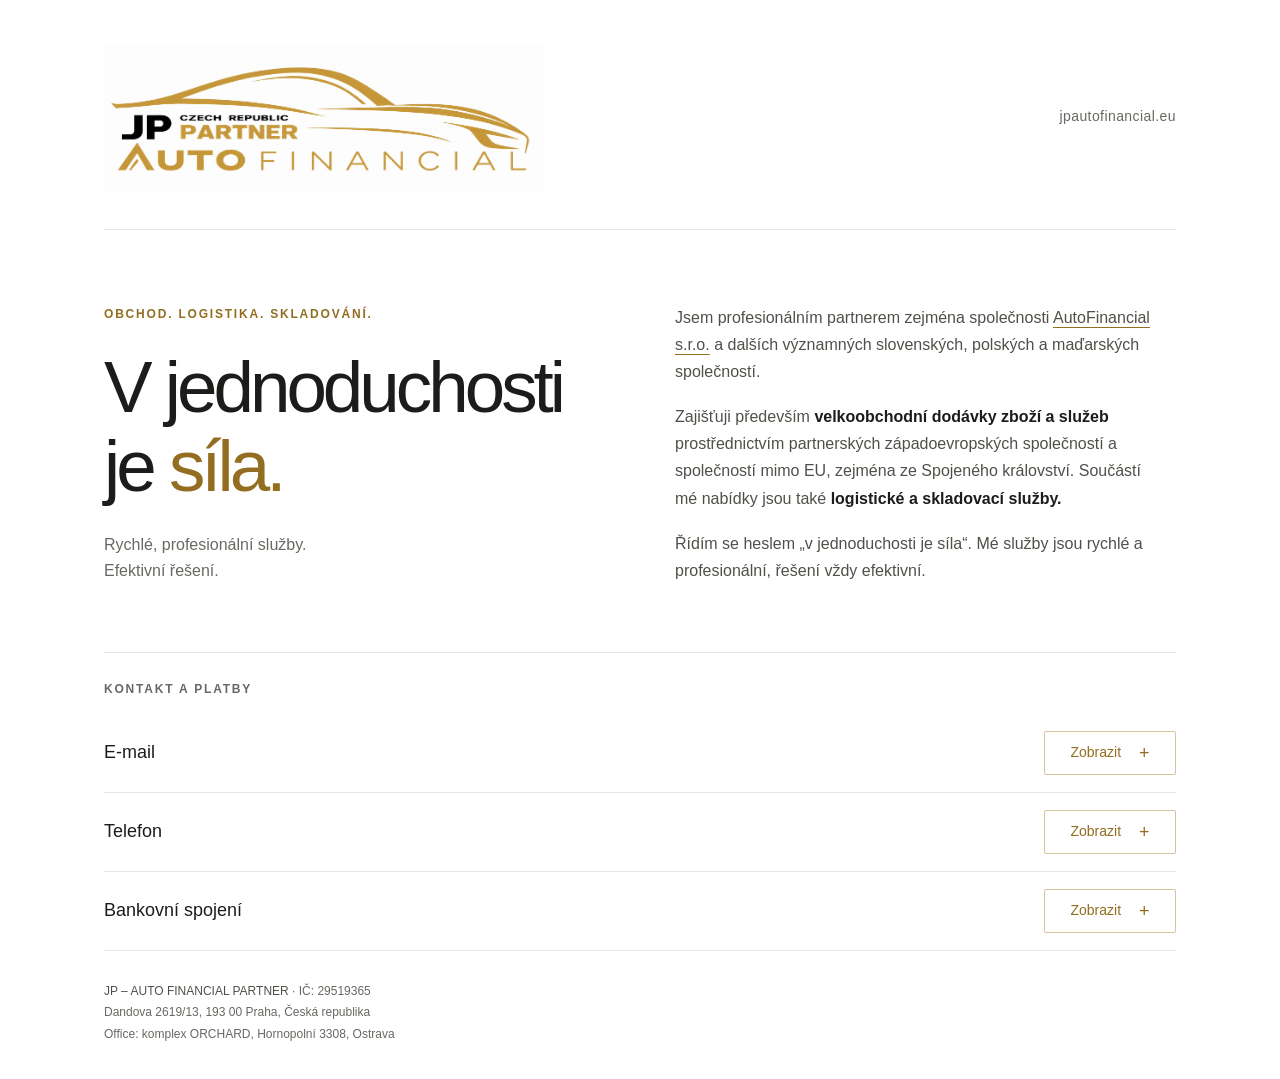
==== index.html @ 72deb8f1 "Add files via upload Nahrání webu" ====
<!doctype html>
<html lang="cs">
<head>
  <meta charset="utf-8">
  <meta name="viewport" content="width=device-width, initial-scale=1">
  <meta name="robots" content="noindex, nofollow, nosnippet, noimageindex">
  <meta name="googlebot" content="noindex, nofollow, nosnippet, noimageindex">
  <meta name="description" content="JP – Auto Financial Partner. Velkoobchodní dodávky zboží a služeb, logistika a skladování.">
  <meta name="theme-color" content="#ffffff">
  <title>JP – Auto Financial Partner</title>
  <link rel="icon" type="image/svg+xml" href="data:image/svg+xml,%3Csvg xmlns='http://www.w3.org/2000/svg' viewBox='0 0 64 64'%3E%3Crect width='64' height='64' rx='12' fill='%23fff'/%3E%3Ctext x='32' y='43' text-anchor='middle' font-family='Arial,sans-serif' font-weight='700' font-size='34' fill='%23936d20'%3EJP%3C/text%3E%3C/svg%3E">
  <link rel="stylesheet" href="assets/style.css">
  <script src="assets/app.js" defer></script>
</head>
<body>
  <div class="page">
    <header class="header">
      <img class="logo" src="assets/logo.png" alt="JP Czech Republic Partner – Auto Financial" width="2048" height="682">
      <span class="domain">jpautofinancial.eu</span>
    </header>

    <main>
      <section class="intro" aria-labelledby="intro-title">
        <div class="intro-heading">
          <p class="eyebrow">Obchod. Logistika. Skladování.</p>
          <h1 id="intro-title">V jednoduchosti<br>je <span>síla.</span></h1>
          <p class="promise">Rychlé, profesionální služby.<br>Efektivní řešení.</p>
        </div>
        <div class="intro-copy">
          <p>Jsem profesionálním partnerem zejména společnosti <a href="https://auto-financial.sk/" target="_blank" rel="noopener noreferrer nofollow">AutoFinancial s.r.o.</a> a dalších významných slovenských, polských a maďarských společností.</p>
          <p>Zajišťuji především <strong>velkoobchodní dodávky zboží a služeb</strong> prostřednictvím partnerských západoevropských společností a společností mimo EU, zejména ze Spojeného království. Součástí mé nabídky jsou také <strong>logistické a skladovací služby.</strong></p>
          <p>Řídím se heslem „v jednoduchosti je síla“. Mé služby jsou rychlé a profesionální, řešení vždy efektivní.</p>
        </div>
      </section>

      <section class="contact" aria-labelledby="contact-title" data-nosnippet>
        <div class="section-heading">
          <h2 id="contact-title">Kontakt a platby</h2>
        </div>
        <div class="disclosure">
          <div class="disclosure-row">
            <h3>E-mail</h3>
            <button class="reveal" type="button" data-section="email" aria-expanded="false" aria-controls="email-details" aria-label="Zobrazit e-mail">Zobrazit <span aria-hidden="true">+</span></button>
          </div>
          <div class="details" id="email-details" role="region" aria-label="E-mail" hidden></div>
        </div>
        <div class="disclosure">
          <div class="disclosure-row">
            <h3>Telefon</h3>
            <button class="reveal" type="button" data-section="phone" aria-expanded="false" aria-controls="phone-details" aria-label="Zobrazit telefon">Zobrazit <span aria-hidden="true">+</span></button>
          </div>
          <div class="details" id="phone-details" role="region" aria-label="Telefon" hidden></div>
        </div>
        <div class="disclosure">
          <div class="disclosure-row">
            <h3>Bankovní spojení</h3>
            <button class="reveal" type="button" data-section="accounts" aria-expanded="false" aria-controls="accounts-details" aria-label="Zobrazit bankovní spojení">Zobrazit <span aria-hidden="true">+</span></button>
          </div>
          <div class="details bank-details" id="accounts-details" role="region" aria-label="Bankovní spojení" hidden></div>
        </div>
        <p id="contact-status" class="status" role="status" aria-live="polite"></p>
        <noscript><p class="noscript">Pro zobrazení kontaktních a platebních údajů povolte JavaScript ve svém prohlížeči.</p></noscript>
      </section>
    </main>

    <footer class="footer">
      <p><strong>JP – AUTO FINANCIAL PARTNER</strong><span class="footer-divider"> · </span><span>IČ: 29519365</span></p>
      <p>Dandova 2619/13, 193 00 Praha, Česká republika</p>
      <p>Office: komplex ORCHARD, Hornopolní 3308, Ostrava</p>
    </footer>
  </div>
</body>
</html>
---- assets/style.css ----
:root{color-scheme:light;--ink:#1c1c1a;--muted:#686863;--gold:#936d20;--line:#e7e6e1;--soft:#f8f8f5}
*{box-sizing:border-box}
body{margin:0;background:#fff;color:var(--ink);font-family:Arial,Helvetica,sans-serif;font-size:1rem;line-height:1.7;-webkit-font-smoothing:antialiased}
.page{max-width:1200px;padding:0 64px;margin:0 auto}
.header{display:flex;justify-content:space-between;align-items:center;gap:32px;padding:44px 0 38px;border-bottom:1px solid var(--line)}
.logo{display:block;width:440px;max-width:65%;height:auto}
.domain{font-size:.875rem;color:var(--muted);letter-spacing:.03em;white-space:nowrap}
.intro{display:grid;grid-template-columns:1fr 1fr;gap:70px;padding:74px 0 68px}
.eyebrow{font-size:.75rem;text-transform:uppercase;letter-spacing:.15em;color:var(--gold);font-weight:700;margin:0 0 24px}
h1{font-size:clamp(2.7rem,5.7vw,4.55rem);font-weight:400;letter-spacing:-.055em;line-height:1.08;margin:0}
h1 span{color:var(--gold)}
.promise{color:var(--muted);font-size:1rem;line-height:1.6;margin:27px 0 0}
.intro-copy{padding-top:0;max-width:480px;color:#50504b}
.intro-copy p{margin:0 0 18px}
.intro-copy p:last-child{margin-bottom:0}
.intro-copy strong{font-weight:600;color:var(--ink)}
a{color:inherit;text-decoration-color:var(--gold);text-underline-offset:4px;text-decoration-thickness:1px}
a:hover{color:var(--gold)}
.contact{border-top:1px solid var(--line)}
.section-heading{padding:26px 0 14px}
h2{font-size:.75rem;letter-spacing:.15em;text-transform:uppercase;font-weight:700;color:var(--muted);margin:0}
.disclosure{border-bottom:1px solid var(--line)}
.disclosure-row{display:flex;align-items:center;justify-content:space-between;gap:20px;min-height:78px;padding:14px 0}
h3{font-size:1.125rem;font-weight:400;margin:0}
.reveal{display:inline-flex;align-items:center;justify-content:center;gap:18px;min-height:44px;min-width:132px;border:1px solid #d4c39e;background:white;color:var(--gold);border-radius:2px;padding:9px 16px;font:inherit;font-size:.875rem;line-height:1.4;cursor:pointer;transition:background .15s,border-color .15s}
.reveal:hover{background:#faf7ef;border-color:var(--gold)}
.reveal[aria-expanded="true"]{background:#faf7ef}
.reveal:disabled{cursor:wait;opacity:.65}
.reveal span{font-size:1.125rem;line-height:1}
:focus-visible{outline:2px solid var(--gold);outline-offset:5px}
.details{padding:0 0 24px;overflow-wrap:anywhere}
.details>a{display:inline-block;font-size:1.25rem;line-height:1.5}
[hidden]{display:none!important}
.bank-details{padding-top:6px}
.account-list{display:grid;gap:0;margin:0;padding:0;list-style:none}
.account{display:grid;grid-template-columns:1fr 1.25fr;gap:24px;padding:19px 22px;background:var(--soft);border-bottom:1px solid var(--line)}
.account:first-child{border-top:1px solid var(--line)}
.account-name{display:flex;gap:14px;align-items:baseline}
.account-name strong{font-weight:600}
.currency{color:var(--gold);font-size:.875rem;font-weight:700}
.account-data{margin:0}
.account-data div{display:grid;grid-template-columns:45px 1fr;gap:14px}
.account-data dt{color:var(--muted);font-size:.75rem;padding-top:2px}
.account-data dd{margin:0;font-variant-numeric:tabular-nums;font-size:.9375rem;overflow-wrap:anywhere}
.account-owner{font-size:.875rem;color:var(--muted);margin:20px 0 0;max-width:750px}
.status:empty{display:none}
.status,.noscript{font-size:.875rem;margin:16px 0;color:var(--muted)}
.footer{padding:30px 0 34px;color:var(--muted);font-size:.75rem;line-height:1.8}
.footer p{margin:0}
.footer strong{font-weight:500;color:#50504b}
@media(min-width:1600px){.page{padding-top:25px}}
@media(max-width:900px){.page{padding:0 32px}.header{padding:30px 0}.logo{width:370px}.intro{gap:36px;padding:54px 0}.account{grid-template-columns:1fr 1.4fr;gap:14px}.account-name{flex-direction:column;gap:0}}
@media(max-width:620px){.page{padding:0 24px}.header{flex-direction:column;align-items:flex-start;gap:14px;padding:28px 0 24px}.logo{width:100%;max-width:400px}.domain{font-size:.75rem}.intro{grid-template-columns:1fr;gap:34px;padding:40px 0}.eyebrow{font-size:.75rem;letter-spacing:.1em;margin-bottom:20px}h1{font-size:clamp(2.1rem,10vw,3.15rem)}.promise{margin-top:22px}.intro-copy{max-width:none}.disclosure-row{min-height:76px}.reveal{min-width:122px;gap:14px}h3{font-size:1rem}.account{grid-template-columns:1fr;padding:17px 16px;gap:8px}.account-name{flex-direction:row;gap:12px}.account-data div{grid-template-columns:36px 1fr;gap:10px}.account-data dd{font-size:.875rem}.footer-divider{display:none}.footer p:first-child>span:last-child{display:block}.footer{padding:26px 0}.details>a{font-size:1.125rem}}
@media(prefers-reduced-motion:reduce){*{transition:none!important}}
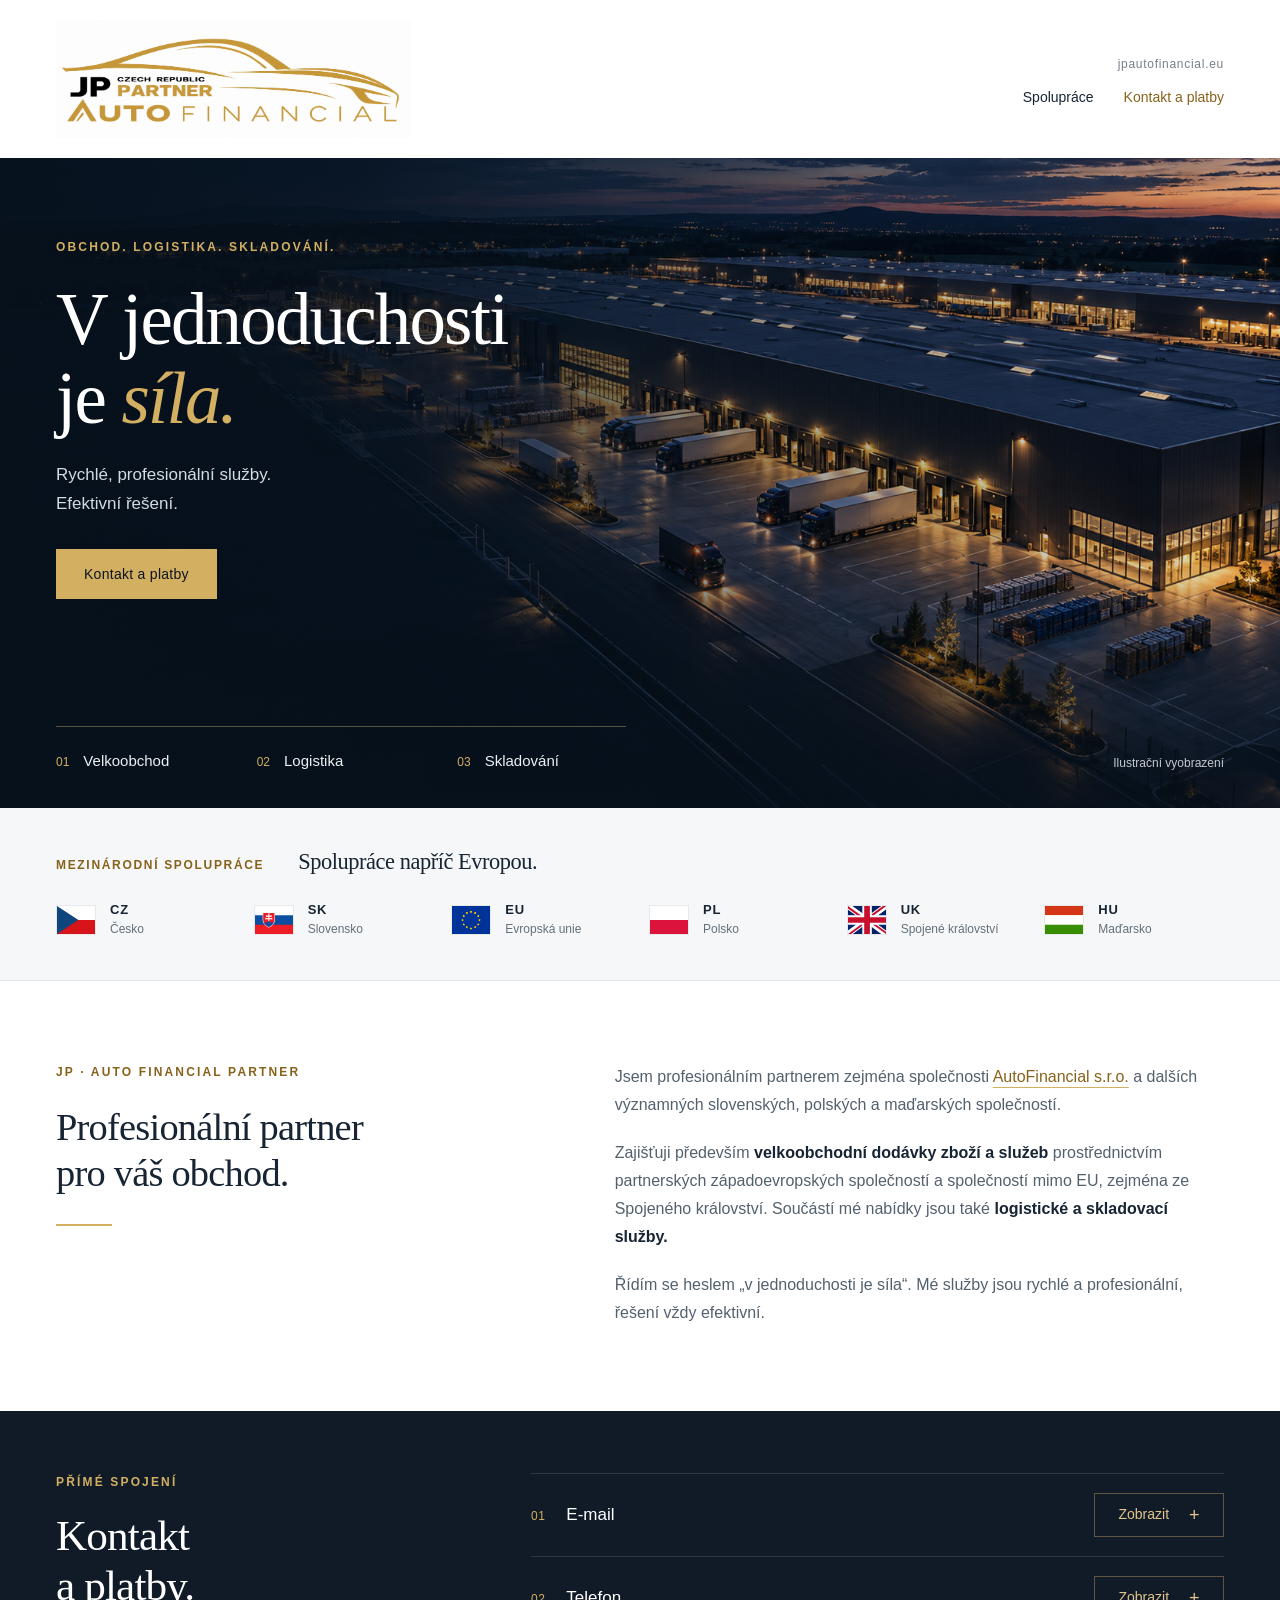
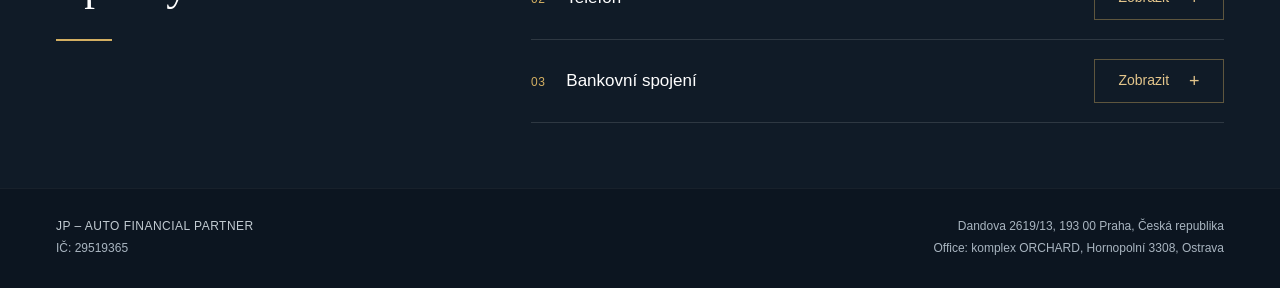
==== commit 0c20473a: "Add files via upload Nový vzhled webu." ====
--- a/index.html
+++ b/index.html
@@ -6,68 +6,99 @@
   <meta name="robots" content="noindex, nofollow, nosnippet, noimageindex">
   <meta name="googlebot" content="noindex, nofollow, nosnippet, noimageindex">
   <meta name="description" content="JP – Auto Financial Partner. Velkoobchodní dodávky zboží a služeb, logistika a skladování.">
-  <meta name="theme-color" content="#ffffff">
+  <meta name="theme-color" content="#101b27">
   <title>JP – Auto Financial Partner</title>
-  <link rel="icon" type="image/svg+xml" href="data:image/svg+xml,%3Csvg xmlns='http://www.w3.org/2000/svg' viewBox='0 0 64 64'%3E%3Crect width='64' height='64' rx='12' fill='%23fff'/%3E%3Ctext x='32' y='43' text-anchor='middle' font-family='Arial,sans-serif' font-weight='700' font-size='34' fill='%23936d20'%3EJP%3C/text%3E%3C/svg%3E">
+  <link rel="icon" type="image/svg+xml" href="data:image/svg+xml,%3Csvg xmlns='http://www.w3.org/2000/svg' viewBox='0 0 64 64'%3E%3Crect width='64' height='64' rx='9' fill='%23101b27'/%3E%3Ctext x='32' y='43' text-anchor='middle' font-family='Georgia,serif' font-size='34' fill='%23d3af62'%3EJP%3C/text%3E%3C/svg%3E">
   <link rel="stylesheet" href="assets/style.css">
   <script src="assets/app.js" defer></script>
 </head>
 <body>
-  <div class="page">
-    <header class="header">
-      <img class="logo" src="assets/logo.png" alt="JP Czech Republic Partner – Auto Financial" width="2048" height="682">
-      <span class="domain">jpautofinancial.eu</span>
-    </header>
+  <a class="skip-link" href="#main">Přejít na obsah</a>
+  <header class="header">
+    <div class="container header-inner">
+      <a class="brand" href="#" aria-label="JP – Auto Financial Partner, úvod">
+        <img class="logo" src="assets/logo.png" alt="JP Czech Republic Partner – Auto Financial" width="2048" height="682">
+      </a>
+      <div class="header-right">
+        <span class="domain">jpautofinancial.eu</span>
+        <nav aria-label="Hlavní navigace"><a href="#spoluprace">Spolupráce</a><a href="#kontakt">Kontakt a platby</a></nav>
+      </div>
+    </div>
+  </header>
+  <main id="main">
+    <section class="hero" aria-labelledby="intro-title">
+      <img class="hero-image" src="assets/logistics-hero.png" alt="Ilustrační pohled na moderní logistický areál se sklady a nákladními vozidly" width="1672" height="941" fetchpriority="high">
+      <div class="hero-shade" aria-hidden="true"></div>
+      <div class="container hero-inner">
+        <div class="hero-copy">
+          <p class="eyebrow">Obchod. Logistika. Skladování.</p>
+          <h1 id="intro-title">V jednoduchosti<br>je <em>síla.</em></h1>
+          <p class="promise">Rychlé, profesionální služby.<br>Efektivní řešení.</p>
+          <a class="hero-link" href="#kontakt">Kontakt a platby</a>
+        </div>
+        <div class="hero-bottom">
+          <div class="service-index" aria-label="Oblasti služeb">
+            <div><span>01</span><p>Velkoobchod</p></div>
+            <div><span>02</span><p>Logistika</p></div>
+            <div><span>03</span><p>Skladování</p></div>
+          </div>
+          <span class="image-note">Ilustrační vyobrazení</span>
+        </div>
+      </div>
+    </section>
 
-    <main>
-      <section class="intro" aria-labelledby="intro-title">
-        <div class="intro-heading">
-          <p class="eyebrow">Obchod. Logistika. Skladování.</p>
-          <h1 id="intro-title">V jednoduchosti<br>je <span>síla.</span></h1>
-          <p class="promise">Rychlé, profesionální služby.<br>Efektivní řešení.</p>
-        </div>
+    <section class="cooperation" id="spoluprace" aria-labelledby="cooperation-title">
+      <div class="container">
+        <div class="cooperation-heading"><p class="eyebrow">Mezinárodní spolupráce</p><h2 id="cooperation-title">Spolupráce napříč Evropou.</h2></div>
+        <ul class="countries" aria-label="Země a regiony spolupráce">
+          <li><img src="assets/flags/cz.svg" width="40" height="30" alt="" loading="lazy"><span class="country-code">CZ</span><span class="country-name">Česko</span></li>
+          <li><img src="assets/flags/sk.svg" width="40" height="30" alt="" loading="lazy"><span class="country-code">SK</span><span class="country-name">Slovensko</span></li>
+          <li><img src="assets/flags/eu.svg" width="40" height="30" alt="" loading="lazy"><span class="country-code">EU</span><span class="country-name">Evropská unie</span></li>
+          <li><img src="assets/flags/pl.svg" width="40" height="30" alt="" loading="lazy"><span class="country-code">PL</span><span class="country-name">Polsko</span></li>
+          <li><img src="assets/flags/gb.svg" width="40" height="30" alt="" loading="lazy"><span class="country-code">UK</span><span class="country-name">Spojené království</span></li>
+          <li><img src="assets/flags/hu.svg" width="40" height="30" alt="" loading="lazy"><span class="country-code">HU</span><span class="country-name">Maďarsko</span></li>
+        </ul>
+      </div>
+    </section>
+
+    <section class="about" aria-labelledby="about-title">
+      <div class="container about-inner">
+        <div class="about-heading"><p class="eyebrow">JP · Auto Financial Partner</p><h2 id="about-title">Profesionální partner<br>pro váš obchod.</h2><div class="gold-rule" aria-hidden="true"></div></div>
         <div class="intro-copy">
           <p>Jsem profesionálním partnerem zejména společnosti <a href="https://auto-financial.sk/" target="_blank" rel="noopener noreferrer nofollow">AutoFinancial s.r.o.</a> a dalších významných slovenských, polských a maďarských společností.</p>
           <p>Zajišťuji především <strong>velkoobchodní dodávky zboží a služeb</strong> prostřednictvím partnerských západoevropských společností a společností mimo EU, zejména ze Spojeného království. Součástí mé nabídky jsou také <strong>logistické a skladovací služby.</strong></p>
           <p>Řídím se heslem „v jednoduchosti je síla“. Mé služby jsou rychlé a profesionální, řešení vždy efektivní.</p>
         </div>
-      </section>
+      </div>
+    </section>
 
-      <section class="contact" aria-labelledby="contact-title" data-nosnippet>
-        <div class="section-heading">
-          <h2 id="contact-title">Kontakt a platby</h2>
+    <section class="contact" id="kontakt" aria-labelledby="contact-title" data-nosnippet>
+      <div class="container contact-inner">
+        <div class="contact-heading"><p class="eyebrow">Přímé spojení</p><h2 id="contact-title">Kontakt<br>a platby.</h2><div class="gold-rule" aria-hidden="true"></div></div>
+        <div class="contact-content">
+          <div class="disclosure">
+            <div class="disclosure-row"><h3><span class="row-number" aria-hidden="true">01</span>E-mail</h3><button class="reveal" type="button" data-section="email" aria-expanded="false" aria-controls="email-details" aria-label="Zobrazit e-mail">Zobrazit <span aria-hidden="true">+</span></button></div>
+            <div class="details" id="email-details" role="region" aria-label="E-mail" hidden></div>
+          </div>
+          <div class="disclosure">
+            <div class="disclosure-row"><h3><span class="row-number" aria-hidden="true">02</span>Telefon</h3><button class="reveal" type="button" data-section="phone" aria-expanded="false" aria-controls="phone-details" aria-label="Zobrazit telefon">Zobrazit <span aria-hidden="true">+</span></button></div>
+            <div class="details" id="phone-details" role="region" aria-label="Telefon" hidden></div>
+          </div>
+          <div class="disclosure">
+            <div class="disclosure-row"><h3><span class="row-number" aria-hidden="true">03</span>Bankovní spojení</h3><button class="reveal" type="button" data-section="accounts" aria-expanded="false" aria-controls="accounts-details" aria-label="Zobrazit bankovní spojení">Zobrazit <span aria-hidden="true">+</span></button></div>
+            <div class="details bank-details" id="accounts-details" role="region" aria-label="Bankovní spojení" hidden></div>
+          </div>
+          <p id="contact-status" class="status" role="status" aria-live="polite"></p>
+          <noscript><p class="noscript">Pro zobrazení kontaktních a platebních údajů povolte JavaScript ve svém prohlížeči.</p></noscript>
         </div>
-        <div class="disclosure">
-          <div class="disclosure-row">
-            <h3>E-mail</h3>
-            <button class="reveal" type="button" data-section="email" aria-expanded="false" aria-controls="email-details" aria-label="Zobrazit e-mail">Zobrazit <span aria-hidden="true">+</span></button>
-          </div>
-          <div class="details" id="email-details" role="region" aria-label="E-mail" hidden></div>
-        </div>
-        <div class="disclosure">
-          <div class="disclosure-row">
-            <h3>Telefon</h3>
-            <button class="reveal" type="button" data-section="phone" aria-expanded="false" aria-controls="phone-details" aria-label="Zobrazit telefon">Zobrazit <span aria-hidden="true">+</span></button>
-          </div>
-          <div class="details" id="phone-details" role="region" aria-label="Telefon" hidden></div>
-        </div>
-        <div class="disclosure">
-          <div class="disclosure-row">
-            <h3>Bankovní spojení</h3>
-            <button class="reveal" type="button" data-section="accounts" aria-expanded="false" aria-controls="accounts-details" aria-label="Zobrazit bankovní spojení">Zobrazit <span aria-hidden="true">+</span></button>
-          </div>
-          <div class="details bank-details" id="accounts-details" role="region" aria-label="Bankovní spojení" hidden></div>
-        </div>
-        <p id="contact-status" class="status" role="status" aria-live="polite"></p>
-        <noscript><p class="noscript">Pro zobrazení kontaktních a platebních údajů povolte JavaScript ve svém prohlížeči.</p></noscript>
-      </section>
-    </main>
-
-    <footer class="footer">
-      <p><strong>JP – AUTO FINANCIAL PARTNER</strong><span class="footer-divider"> · </span><span>IČ: 29519365</span></p>
-      <p>Dandova 2619/13, 193 00 Praha, Česká republika</p>
-      <p>Office: komplex ORCHARD, Hornopolní 3308, Ostrava</p>
-    </footer>
-  </div>
+      </div>
+    </section>
+  </main>
+  <footer class="footer">
+    <div class="container footer-inner">
+      <p><strong>JP – AUTO FINANCIAL PARTNER</strong><br>IČ: 29519365</p>
+      <p>Dandova 2619/13, 193 00 Praha, Česká republika<br>Office: komplex ORCHARD, Hornopolní 3308, Ostrava</p>
+    </div>
+  </footer>
 </body>
 </html>
--- a/assets/style.css
+++ b/assets/style.css
@@ -1,54 +1,100 @@
-:root{color-scheme:light;--ink:#1c1c1a;--muted:#686863;--gold:#936d20;--line:#e7e6e1;--soft:#f8f8f5}
+:root{color-scheme:light;--navy:#101b27;--navy-deep:#0c1520;--ink:#172433;--muted:#64707a;--gold:#d3af62;--gold-dark:#88621b;--line:#e4e7e8;--serif:Georgia,'Times New Roman',serif}
 *{box-sizing:border-box}
-body{margin:0;background:#fff;color:var(--ink);font-family:Arial,Helvetica,sans-serif;font-size:1rem;line-height:1.7;-webkit-font-smoothing:antialiased}
-.page{max-width:1200px;padding:0 64px;margin:0 auto}
-.header{display:flex;justify-content:space-between;align-items:center;gap:32px;padding:44px 0 38px;border-bottom:1px solid var(--line)}
-.logo{display:block;width:440px;max-width:65%;height:auto}
-.domain{font-size:.875rem;color:var(--muted);letter-spacing:.03em;white-space:nowrap}
-.intro{display:grid;grid-template-columns:1fr 1fr;gap:70px;padding:74px 0 68px}
-.eyebrow{font-size:.75rem;text-transform:uppercase;letter-spacing:.15em;color:var(--gold);font-weight:700;margin:0 0 24px}
-h1{font-size:clamp(2.7rem,5.7vw,4.55rem);font-weight:400;letter-spacing:-.055em;line-height:1.08;margin:0}
-h1 span{color:var(--gold)}
-.promise{color:var(--muted);font-size:1rem;line-height:1.6;margin:27px 0 0}
-.intro-copy{padding-top:0;max-width:480px;color:#50504b}
-.intro-copy p{margin:0 0 18px}
+html{scroll-behavior:smooth;scroll-padding-top:24px}
+body{margin:0;background:#fff;color:var(--ink);font-family:Arial,Helvetica,sans-serif;font-size:1rem;line-height:1.75;-webkit-font-smoothing:antialiased}
+.container{width:min(1240px,calc(100% - 112px));margin:0 auto}
+a{color:inherit;text-decoration-color:var(--gold);text-underline-offset:5px;text-decoration-thickness:1px}
+a:hover{color:var(--gold-dark)}
+:focus-visible{outline:2px solid var(--gold-dark);outline-offset:5px}
+.skip-link{position:absolute;left:20px;top:-100px;z-index:9;background:#fff;padding:10px 18px}
+.skip-link:focus{top:12px}
+.header{background:#fff}
+.header-inner{display:flex;align-items:center;justify-content:space-between;gap:32px;min-height:126px;padding:20px 0}
+.brand{display:block;line-height:0;max-width:60%}
+.logo{display:block;width:355px;max-width:100%;height:auto}
+.header-right{text-align:right}
+.domain{font-size:.75rem;letter-spacing:.06em;color:#75808a}
+nav{display:flex;gap:30px;margin-top:8px;font-size:.875rem}
+nav a{text-decoration:none}
+nav a:last-child{color:var(--gold-dark)}
+.hero{position:relative;min-height:650px;isolation:isolate;background:var(--navy-deep);color:#fff;overflow:hidden}
+.hero-image,.hero-shade{position:absolute;inset:0;width:100%;height:100%;z-index:-1}
+.hero-image{object-fit:cover;object-position:center 53%}
+.hero-shade{background:linear-gradient(90deg,rgba(7,17,28,.95) 0%,rgba(7,17,28,.84) 27%,rgba(7,17,28,.39) 60%,rgba(7,17,28,.08) 100%),linear-gradient(0deg,rgba(7,17,28,.83),transparent 35%)}
+.hero-inner{min-height:650px;display:flex;flex-direction:column;justify-content:space-between;padding:80px 0 34px;position:relative}
+.hero-copy{max-width:700px}
+.eyebrow{margin:0 0 24px;color:var(--gold-dark);font-size:.75rem;font-weight:600;text-transform:uppercase;letter-spacing:.18em;line-height:1.6}
+.hero .eyebrow{color:var(--gold)}
+h1{font:400 clamp(3.5rem,5.7vw,5.5rem)/1.08 var(--serif);letter-spacing:-.025em;margin:0 0 22px}
+h1 em{font-weight:400;color:var(--gold)}
+.promise{color:#d4dbe1;font-size:1.0625rem;line-height:1.7;margin:0 0 30px}
+.hero-link{display:inline-block;padding:12px 27px;background:var(--gold);border:1px solid var(--gold);text-decoration:none;color:var(--navy-deep);font-size:.875rem;letter-spacing:.02em;transition:background .2s}
+.hero-link:hover{background:#e3c384;border-color:#e3c384;color:var(--navy-deep)}
+.hero a:focus-visible{outline-color:white}
+.hero-bottom{display:flex;justify-content:space-between;align-items:flex-end;gap:30px;margin-top:58px}
+.service-index{display:grid;grid-template-columns:repeat(3,1fr);width:570px;max-width:100%;gap:32px;border-top:1px solid #bda46670;padding-top:21px}
+.service-index div{display:flex;align-items:baseline;gap:14px}
+.service-index span{font-size:.75rem;color:var(--gold)}
+.service-index p{margin:0;font-size:.9375rem;color:#edf0f3}
+.image-note{font-size:.75rem;color:#c3cbd1;white-space:nowrap}
+.cooperation{background:#f6f7f8;padding:39px 0 42px;border-bottom:1px solid var(--line)}
+.cooperation-heading{display:flex;align-items:baseline;gap:34px;padding-bottom:26px}
+.cooperation-heading .eyebrow{margin:0;font-size:.75rem;letter-spacing:.14em}
+.cooperation-heading h2{font:400 1.4rem/1.3 var(--serif);margin:0}
+.countries{display:grid;grid-template-columns:repeat(6,1fr);gap:18px;margin:0;padding:0;list-style:none}
+.countries li{display:grid;grid-template-columns:40px 1fr;column-gap:14px;row-gap:2px;align-items:center}
+.countries img{display:block;width:40px;height:30px;grid-row:span 2;object-fit:cover;border:1px solid #12223512}
+.country-code{font-size:.8125rem;font-weight:600;line-height:1.3;letter-spacing:.06em}
+.country-name{font-size:.75rem;color:var(--muted);line-height:1.4}
+.about{padding:82px 0 84px}
+.about-inner{display:grid;grid-template-columns:1fr 1.3fr;gap:90px}
+h2{font:400 clamp(2rem,3vw,2.7rem)/1.2 var(--serif);letter-spacing:-.02em;margin:0}
+.about-heading .eyebrow{margin-bottom:22px}
+.gold-rule{height:2px;width:56px;background:var(--gold);margin-top:28px}
+.intro-copy{color:#53616e;font-size:1rem;max-width:630px}
+.intro-copy p{margin:0 0 20px}
 .intro-copy p:last-child{margin-bottom:0}
 .intro-copy strong{font-weight:600;color:var(--ink)}
-a{color:inherit;text-decoration-color:var(--gold);text-underline-offset:4px;text-decoration-thickness:1px}
-a:hover{color:var(--gold)}
-.contact{border-top:1px solid var(--line)}
-.section-heading{padding:26px 0 14px}
-h2{font-size:.75rem;letter-spacing:.15em;text-transform:uppercase;font-weight:700;color:var(--muted);margin:0}
-.disclosure{border-bottom:1px solid var(--line)}
-.disclosure-row{display:flex;align-items:center;justify-content:space-between;gap:20px;min-height:78px;padding:14px 0}
-h3{font-size:1.125rem;font-weight:400;margin:0}
-.reveal{display:inline-flex;align-items:center;justify-content:center;gap:18px;min-height:44px;min-width:132px;border:1px solid #d4c39e;background:white;color:var(--gold);border-radius:2px;padding:9px 16px;font:inherit;font-size:.875rem;line-height:1.4;cursor:pointer;transition:background .15s,border-color .15s}
-.reveal:hover{background:#faf7ef;border-color:var(--gold)}
-.reveal[aria-expanded="true"]{background:#faf7ef}
+.intro-copy a{color:var(--gold-dark)}
+.contact{background:var(--navy);color:#fff;padding:62px 0 65px}
+.contact-inner{display:grid;grid-template-columns:1fr 1.8fr;gap:90px}
+.contact .eyebrow{color:var(--gold);margin-bottom:19px}
+.contact h2{font-size:2.7rem;line-height:1.15}
+.contact-content{min-width:0}
+.disclosure{border-bottom:1px solid #ffffff20}
+.disclosure:first-child{border-top:1px solid #ffffff20}
+.disclosure-row{display:flex;align-items:center;justify-content:space-between;gap:20px;padding:16px 0;min-height:82px}
+h3{display:flex;align-items:baseline;gap:21px;font-size:1.0625rem;font-weight:400;margin:0}
+.row-number{font-size:.75rem;color:var(--gold);letter-spacing:.04em}
+.reveal{display:inline-flex;align-items:center;justify-content:center;gap:20px;min-height:44px;min-width:130px;border:1px solid #d3af6266;background:transparent;color:#e3c58b;border-radius:0;padding:10px 16px;font:inherit;font-size:.875rem;line-height:1.4;cursor:pointer;transition:background .2s,border-color .2s}
+.reveal:hover,.reveal[aria-expanded='true']{background:#d3af6210;border-color:var(--gold)}
 .reveal:disabled{cursor:wait;opacity:.65}
 .reveal span{font-size:1.125rem;line-height:1}
-:focus-visible{outline:2px solid var(--gold);outline-offset:5px}
+.contact :focus-visible{outline-color:var(--gold)}
 .details{padding:0 0 24px;overflow-wrap:anywhere}
-.details>a{display:inline-block;font-size:1.25rem;line-height:1.5}
+.details>a{display:inline-block;font-size:1.15rem;line-height:1.5;color:#e3c58b}
 [hidden]{display:none!important}
-.bank-details{padding-top:6px}
+.bank-details{padding-top:3px}
 .account-list{display:grid;gap:0;margin:0;padding:0;list-style:none}
-.account{display:grid;grid-template-columns:1fr 1.25fr;gap:24px;padding:19px 22px;background:var(--soft);border-bottom:1px solid var(--line)}
-.account:first-child{border-top:1px solid var(--line)}
-.account-name{display:flex;gap:14px;align-items:baseline}
-.account-name strong{font-weight:600}
-.currency{color:var(--gold);font-size:.875rem;font-weight:700}
+.account{display:grid;grid-template-columns:1fr 1.5fr;gap:18px;padding:17px 18px;background:#ffffff05;border-bottom:1px solid #ffffff15}
+.account:first-child{border-top:1px solid #ffffff15}
+.account-name{display:flex;flex-direction:column;align-items:flex-start;gap:0}
+.account-name strong{font-size:.875rem;font-weight:500}
+.currency{color:var(--gold);font-size:.75rem;font-weight:600;letter-spacing:.04em}
 .account-data{margin:0}
-.account-data div{display:grid;grid-template-columns:45px 1fr;gap:14px}
-.account-data dt{color:var(--muted);font-size:.75rem;padding-top:2px}
-.account-data dd{margin:0;font-variant-numeric:tabular-nums;font-size:.9375rem;overflow-wrap:anywhere}
-.account-owner{font-size:.875rem;color:var(--muted);margin:20px 0 0;max-width:750px}
+.account-data div{display:grid;grid-template-columns:35px 1fr;gap:12px}
+.account-data dt{color:#9eabb6;font-size:.75rem;padding-top:1px}
+.account-data dd{margin:0;color:#e1e7eb;font-variant-numeric:tabular-nums;font-size:.875rem;overflow-wrap:anywhere}
+.account-owner{font-size:.8125rem;color:#b0bcc6;margin:20px 0 0;line-height:1.7}
 .status:empty{display:none}
-.status,.noscript{font-size:.875rem;margin:16px 0;color:var(--muted)}
-.footer{padding:30px 0 34px;color:var(--muted);font-size:.75rem;line-height:1.8}
+.status,.noscript{font-size:.875rem;margin:16px 0;color:#c3cbd1}
+.footer{background:var(--navy-deep);border-top:1px solid #ffffff0d;color:#a9b5c0;padding:27px 0 29px;font-size:.75rem;line-height:1.8}
+.footer-inner{display:flex;justify-content:space-between;gap:32px}
 .footer p{margin:0}
-.footer strong{font-weight:500;color:#50504b}
-@media(min-width:1600px){.page{padding-top:25px}}
-@media(max-width:900px){.page{padding:0 32px}.header{padding:30px 0}.logo{width:370px}.intro{gap:36px;padding:54px 0}.account{grid-template-columns:1fr 1.4fr;gap:14px}.account-name{flex-direction:column;gap:0}}
-@media(max-width:620px){.page{padding:0 24px}.header{flex-direction:column;align-items:flex-start;gap:14px;padding:28px 0 24px}.logo{width:100%;max-width:400px}.domain{font-size:.75rem}.intro{grid-template-columns:1fr;gap:34px;padding:40px 0}.eyebrow{font-size:.75rem;letter-spacing:.1em;margin-bottom:20px}h1{font-size:clamp(2.1rem,10vw,3.15rem)}.promise{margin-top:22px}.intro-copy{max-width:none}.disclosure-row{min-height:76px}.reveal{min-width:122px;gap:14px}h3{font-size:1rem}.account{grid-template-columns:1fr;padding:17px 16px;gap:8px}.account-name{flex-direction:row;gap:12px}.account-data div{grid-template-columns:36px 1fr;gap:10px}.account-data dd{font-size:.875rem}.footer-divider{display:none}.footer p:first-child>span:last-child{display:block}.footer{padding:26px 0}.details>a{font-size:1.125rem}}
-@media(prefers-reduced-motion:reduce){*{transition:none!important}}
+.footer p:last-child{text-align:right}
+.footer strong{font-weight:500;color:#c2cbd2;letter-spacing:.04em}
+@media(min-width:1800px){.hero-image{object-position:center 58%}.hero,.hero-inner{min-height:730px}.hero-inner{padding-top:100px}}
+@media(max-width:1050px){.container{width:calc(100% - 72px)}.about-inner,.contact-inner{gap:46px}.countries{gap:14px}.countries li{grid-template-columns:1fr;gap:7px;align-items:start}.countries img{grid-row:auto}.country-name{max-width:120px}.hero-bottom{gap:24px}.service-index{width:520px;gap:20px}.service-index div{gap:10px}.hero,.hero-inner{min-height:620px}.hero-inner{padding-top:70px}.header-inner{min-height:115px}.logo{width:310px}}
+@media(max-width:760px){.container{width:calc(100% - 48px)}.header-inner{gap:20px;min-height:100px;padding:18px 0}.brand{max-width:62%}.logo{width:280px}.domain{font-size:.75rem;letter-spacing:0}nav{gap:14px;font-size:.8125rem}nav a:first-child{display:none}.hero,.hero-inner{min-height:610px}.hero-inner{padding-top:66px}.hero-copy{max-width:100%}.hero-shade{background:linear-gradient(90deg,rgba(7,17,28,.91),rgba(7,17,28,.63) 65%,rgba(7,17,28,.3)),linear-gradient(0deg,rgba(7,17,28,.85),transparent 40%)}h1{font-size:clamp(2.5rem,8vw,4.3rem)}.hero-bottom{align-items:flex-start;flex-direction:column;gap:16px;margin-top:45px}.service-index{width:100%;gap:15px}.cooperation-heading{display:block;padding-bottom:24px}.cooperation-heading .eyebrow{margin-bottom:12px}.countries{grid-template-columns:repeat(3,1fr);gap:24px 18px}.countries li{grid-template-columns:40px 1fr;gap:3px 12px}.countries img{grid-row:span 2}.about{padding:58px 0}.about-inner{grid-template-columns:1fr;gap:30px}.about-heading h2 br{display:none}.gold-rule{margin-top:23px}.contact{padding:48px 0}.contact-inner{grid-template-columns:1fr;gap:32px}.contact h2{font-size:2.3rem}.contact h2 br{display:none}.contact-heading .gold-rule{display:none}.footer-inner{flex-direction:column;gap:10px}.footer p:last-child{text-align:left}.intro-copy{max-width:none}}
+@media(max-width:430px){.container{width:calc(100% - 40px)}.header-inner{flex-direction:column;align-items:flex-start;gap:8px;padding:17px 0}.brand{max-width:100%}.logo{width:290px}.header-right{width:100%;display:flex;align-items:center;justify-content:space-between;gap:12px}nav{margin:0}.hero,.hero-inner{min-height:570px}.hero-inner{padding-top:47px;padding-bottom:25px}.hero-image{object-position:58% center}.eyebrow{letter-spacing:.11em}.hero .eyebrow{font-size:.75rem;margin-bottom:23px}h1{font-size:clamp(2.2rem,10vw,3rem)}.promise{font-size:1rem;margin-bottom:27px}.hero-link{padding:11px 23px}.service-index{gap:10px;padding-top:17px}.service-index div{display:block}.service-index p{font-size:.8125rem;margin-top:4px}.countries{gap:24px 15px}.countries li{grid-template-columns:1fr;gap:5px}.countries img{grid-row:auto;width:36px;height:27px}.country-name{font-size:.75rem}.cooperation{padding:31px 0 34px}h3{gap:11px;font-size:1rem}.reveal{min-width:108px;gap:12px;padding:10px 12px}.account{grid-template-columns:1fr;padding:15px 12px;gap:8px}.account-name{flex-direction:row;gap:12px}.account-data div{grid-template-columns:35px 1fr;gap:9px}.details>a{font-size:1.0625rem}.disclosure-row{gap:12px}.row-number{display:none}}
+@media(prefers-reduced-motion:reduce){html{scroll-behavior:auto}*{transition:none!important}}
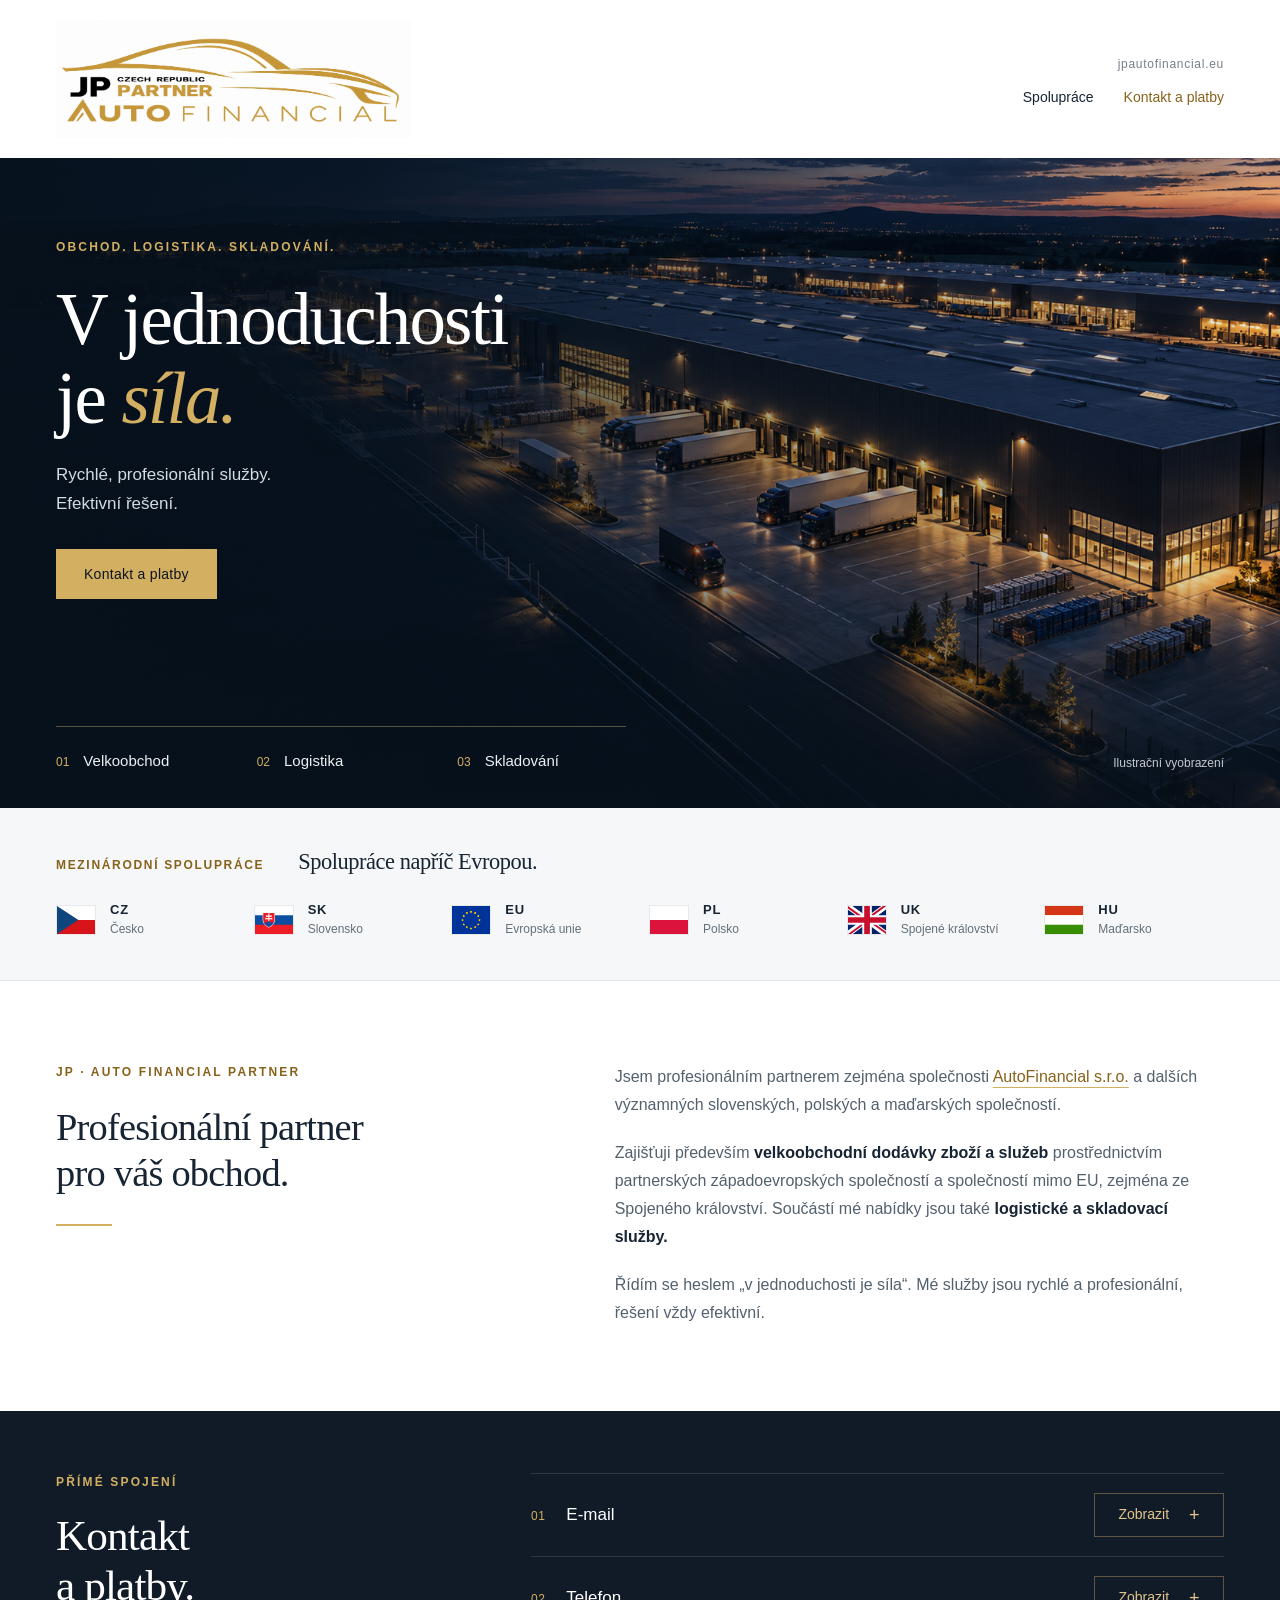
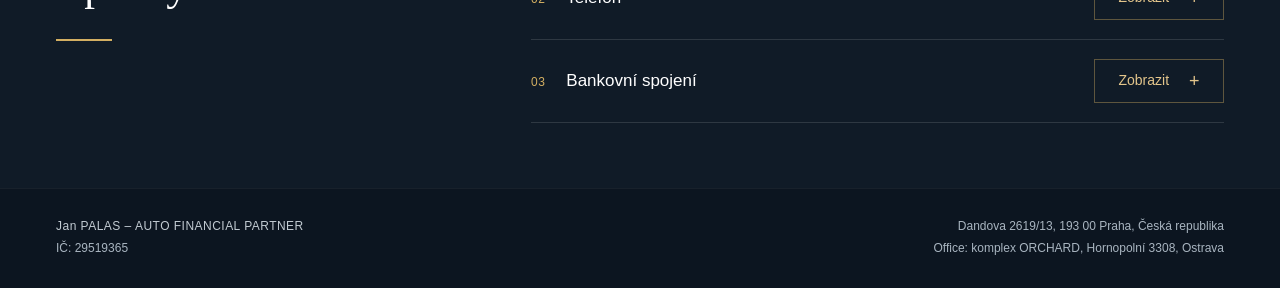
==== commit b94c23d7: "Update footer partner name from JP to Jan PALAS" ====
--- a/index.html
+++ b/index.html
@@ -96,7 +96,7 @@
   </main>
   <footer class="footer">
     <div class="container footer-inner">
-      <p><strong>JP – AUTO FINANCIAL PARTNER</strong><br>IČ: 29519365</p>
+      <p><strong>Jan PALAS – AUTO FINANCIAL PARTNER</strong><br>IČ: 29519365</p>
       <p>Dandova 2619/13, 193 00 Praha, Česká republika<br>Office: komplex ORCHARD, Hornopolní 3308, Ostrava</p>
     </div>
   </footer>
